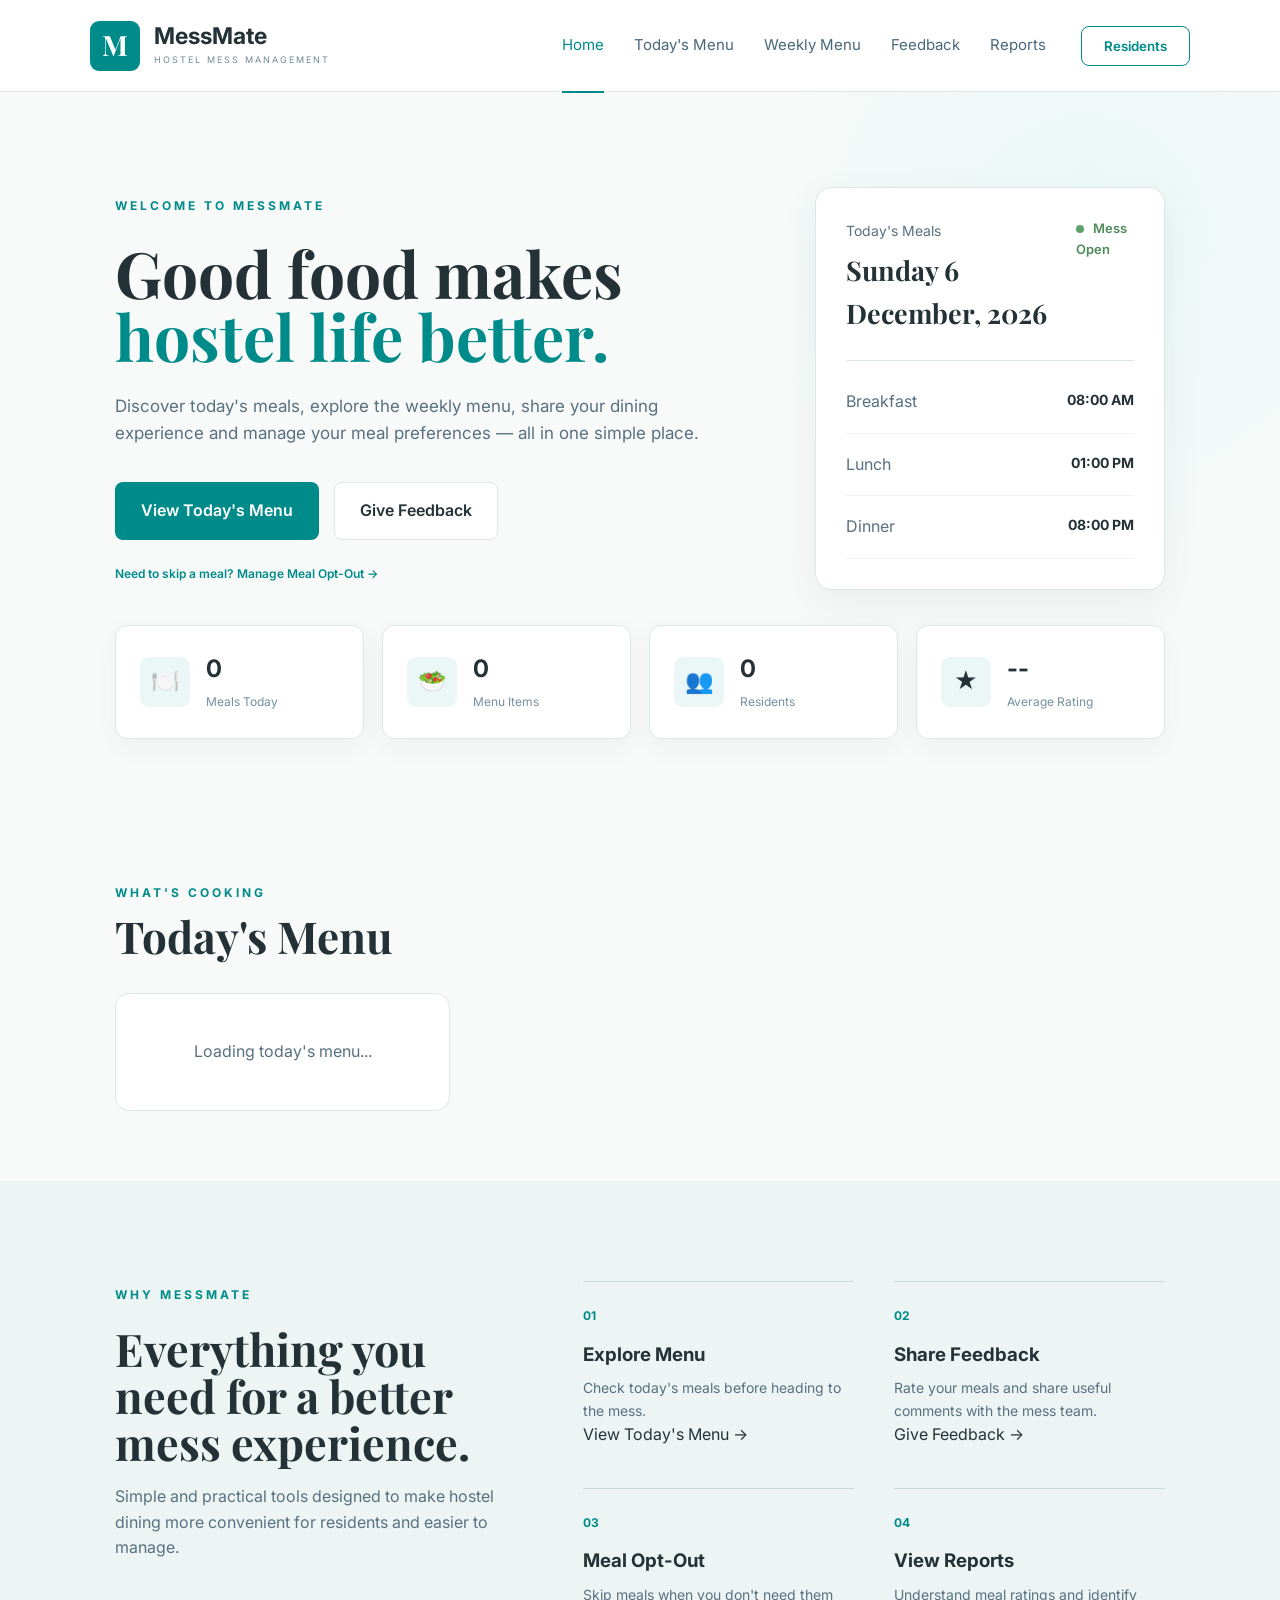
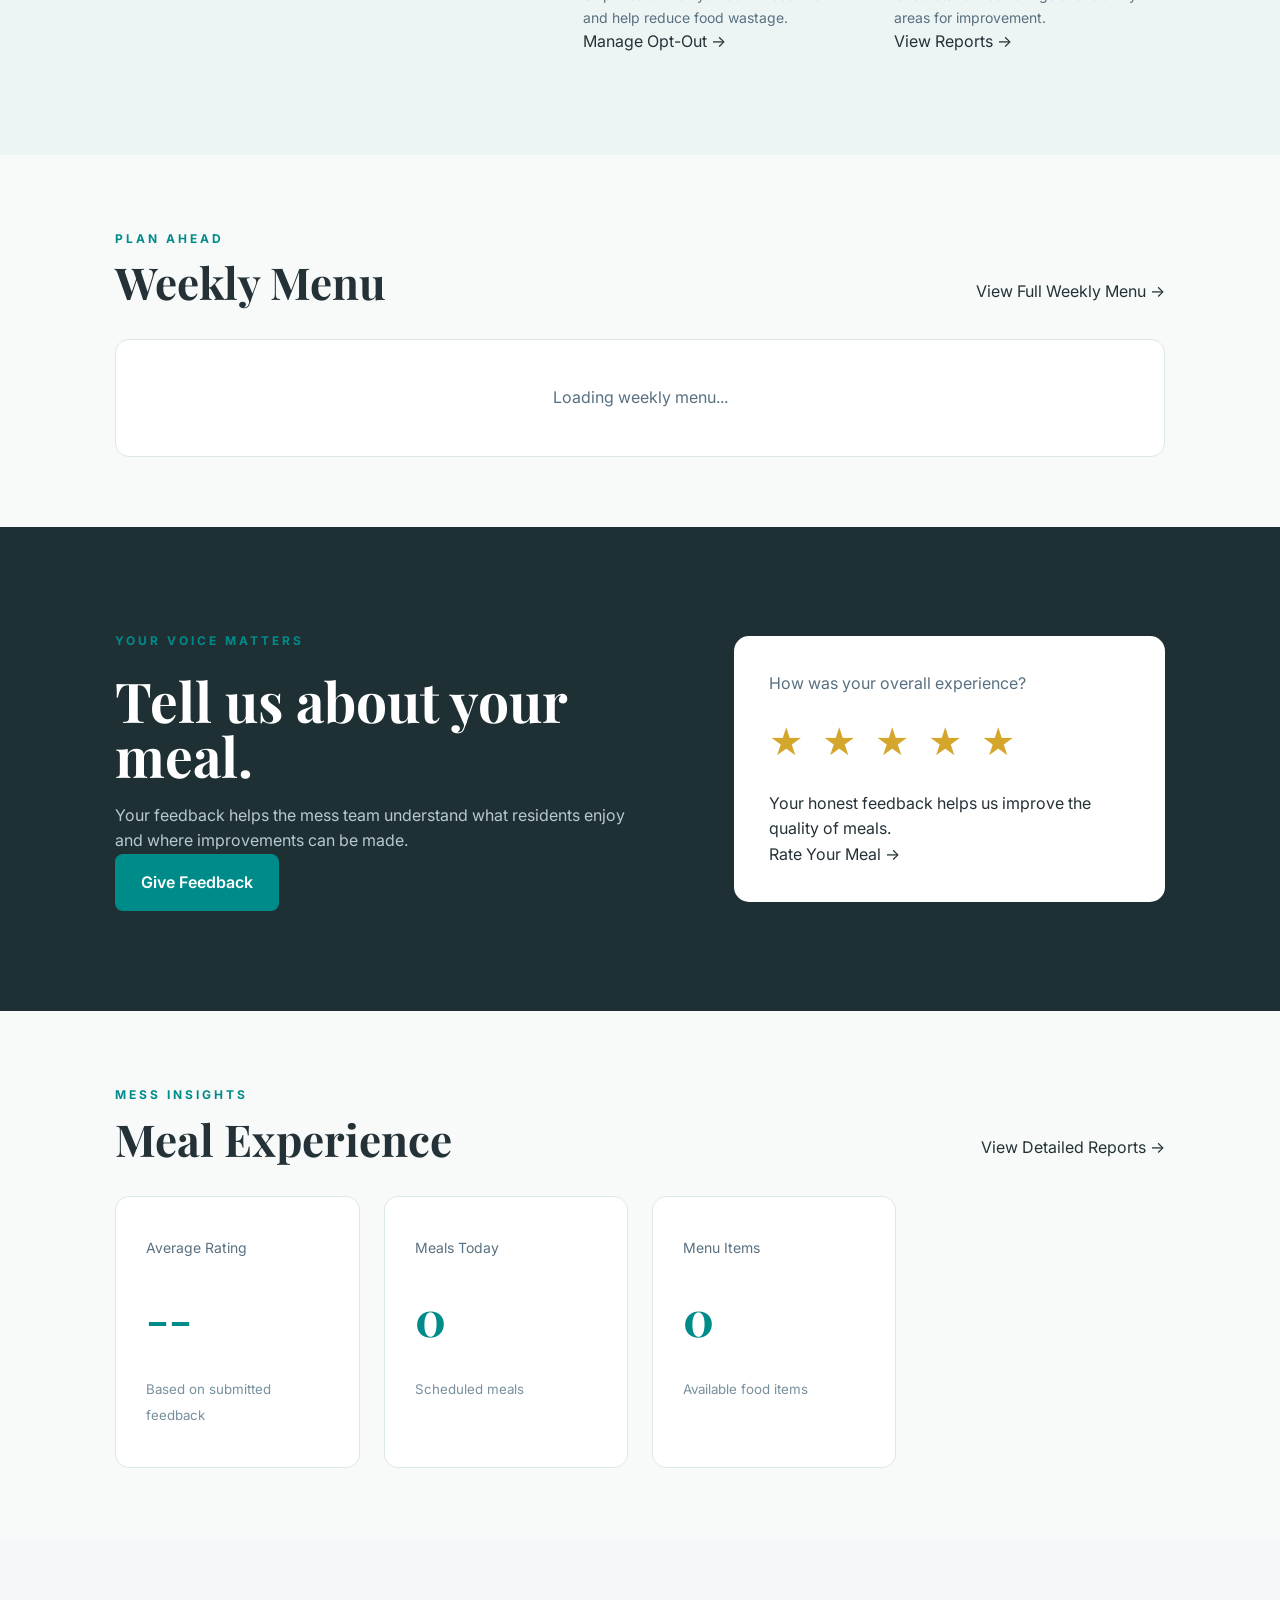
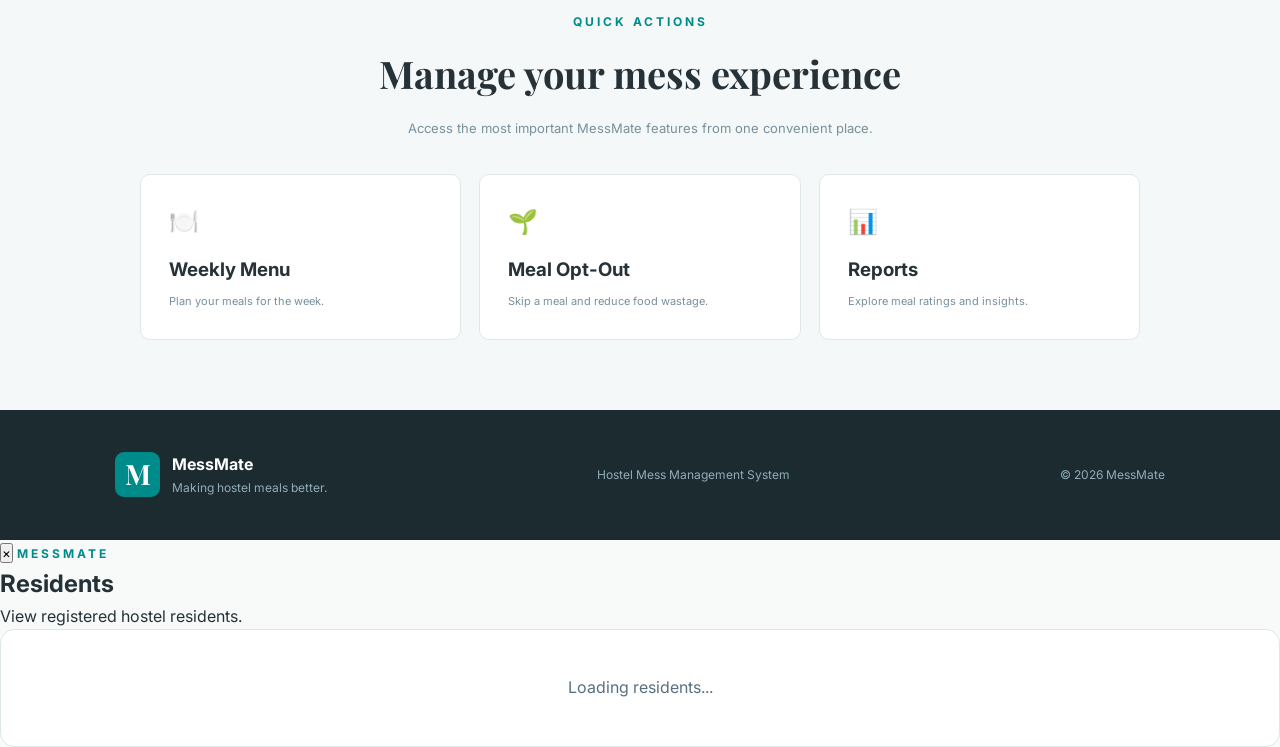
==== messmate/src/main/resources/static/index.html @ 9f2eb9ca "Dhevinth Project" ====
<!DOCTYPE html>
<html lang="en">

<head>

    <meta charset="UTF-8">

    <meta name="viewport"
          content="width=device-width, initial-scale=1.0">

    <title>MessMate | Hostel Mess Management</title>

    <link rel="preconnect"
          href="https://fonts.googleapis.com">

    <link rel="preconnect"
          href="https://fonts.gstatic.com"
          crossorigin>

    <link href="https://fonts.googleapis.com/css2?family=Inter:wght@400;500;600;700&family=Playfair+Display:wght@600;700&display=swap"
          rel="stylesheet">

    <link rel="stylesheet"
          href="css/style.css">

</head>


<body>


<!-- ================= NAVBAR ================= -->

<header class="navbar">

    <a href="index.html"
       class="logo">

        <div class="logo-box">
            M
        </div>

        <div>

            <h2>
                MessMate
            </h2>

            <span>
                HOSTEL MESS MANAGEMENT
            </span>

        </div>

    </a>


    <nav>

        <a href="index.html"
           class="active">
            Home
        </a>

        <a href="#today">
            Today's Menu
        </a>

        <a href="menu.html">
            Weekly Menu
        </a>

        <a href="feedback.html">
            Feedback
        </a>

        <a href="reports.html">
            Reports
        </a>

    </nav>


    <button class="resident-btn"
            onclick="openResidents()">

        Residents

    </button>

</header>



<!-- ================= HERO ================= -->

<section id="home"
         class="hero">


    <div class="hero-content">


        <span class="small-title">
            WELCOME TO MESSMATE
        </span>


        <h1>

            Good food makes

            <span>
                hostel life better.
            </span>

        </h1>


        <p>

            Discover today's meals, explore the weekly menu,
            share your dining experience and manage your meal
            preferences — all in one simple place.

        </p>


        <div class="hero-buttons">


            <a href="#today"
               class="button primary">

                View Today's Menu

            </a>


            <a href="feedback.html"
               class="button secondary">

                Give Feedback

            </a>


        </div>


        <div style="
            margin-top:20px;
        ">

            <a href="optout.html"
               style="
                   color:#008b8b;
                   font-size:12px;
                   font-weight:600;
                   text-decoration:none;
               ">

                Need to skip a meal?
                Manage Meal Opt-Out →

            </a>

        </div>


    </div>



    <!-- TODAY CARD -->

    <div class="today-card">


        <div class="today-header">


            <div>

                <span>
                    Today's Meals
                </span>

                <h3 id="currentDate">
                    Loading...
                </h3>

            </div>


            <div class="open-status">

                <i></i>

                Mess Open

            </div>


        </div>



        <div class="meal-time-row">


            <div>

                <span>
                    Breakfast
                </span>

                <strong>
                    08:00 AM
                </strong>

            </div>


            <div>

                <span>
                    Lunch
                </span>

                <strong>
                    01:00 PM
                </strong>

            </div>


            <div>

                <span>
                    Dinner
                </span>

                <strong>
                    08:00 PM
                </strong>

            </div>


        </div>


    </div>


</section>



<!-- ================= STATS ================= -->

<section class="stats-container">


    <div class="stat">

        <div class="stat-icon">
            🍽️
        </div>

        <div>

            <strong id="mealCount">
                0
            </strong>

            <span>
                Meals Today
            </span>

        </div>

    </div>



    <div class="stat">

        <div class="stat-icon">
            🥗
        </div>

        <div>

            <strong id="menuCount">
                0
            </strong>

            <span>
                Menu Items
            </span>

        </div>

    </div>



    <div class="stat">

        <div class="stat-icon">
            👥
        </div>

        <div>

            <strong id="residentCount">
                0
            </strong>

            <span>
                Residents
            </span>

        </div>

    </div>



    <div class="stat">

        <div class="stat-icon">
            ★
        </div>

        <div>

            <strong id="averageRating">
                --
            </strong>

            <span>
                Average Rating
            </span>

        </div>

    </div>


</section>



<!-- ================= TODAY'S MENU ================= -->

<section id="today"
         class="section">


    <div class="section-heading">


        <div>

            <span class="small-title">
                WHAT'S COOKING
            </span>

            <h2>
                Today's Menu
            </h2>

        </div>


        <span class="date-label"
              id="todayLabel">
        </span>


    </div>



    <div id="todayMenu"
         class="meal-grid">

        <div class="loading">
            Loading today's menu...
        </div>

    </div>


</section>



<!-- ================= FEATURES ================= -->

<section class="features">


    <div class="features-intro">


        <span class="small-title">
            WHY MESSMATE
        </span>


        <h2>

            Everything you need
            for a better mess experience.

        </h2>


        <p>

            Simple and practical tools designed to make
            hostel dining more convenient for residents
            and easier to manage.

        </p>


    </div>



    <div class="feature-grid">


        <!-- FEATURE 1 -->

        <div class="feature">

            <span>
                01
            </span>

            <h3>
                Explore Menu
            </h3>

            <p>

                Check today's meals before heading
                to the mess.

            </p>


            <a href="#today"
               class="feature-link">

                View Today's Menu →

            </a>

        </div>



        <!-- FEATURE 2 -->

        <div class="feature">

            <span>
                02
            </span>

            <h3>
                Share Feedback
            </h3>

            <p>

                Rate your meals and share useful comments
                with the mess team.

            </p>


            <a href="feedback.html"
               class="feature-link">

                Give Feedback →

            </a>

        </div>



        <!-- FEATURE 3 -->

        <div class="feature">

            <span>
                03
            </span>

            <h3>
                Meal Opt-Out
            </h3>

            <p>

                Skip meals when you don't need them and
                help reduce food wastage.

            </p>


            <a href="optout.html"
               class="feature-link">

                Manage Opt-Out →

            </a>

        </div>



        <!-- FEATURE 4 -->

        <div class="feature">

            <span>
                04
            </span>

            <h3>
                View Reports
            </h3>

            <p>

                Understand meal ratings and identify
                areas for improvement.

            </p>


            <a href="reports.html"
               class="feature-link">

                View Reports →

            </a>

        </div>


    </div>


</section>



<!-- ================= WEEKLY MENU ================= -->

<section id="weekly"
         class="section">


    <div class="section-heading">


        <div>

            <span class="small-title">
                PLAN AHEAD
            </span>

            <h2>
                Weekly Menu
            </h2>

        </div>


        <a href="menu.html"
           class="section-link">

            View Full Weekly Menu →

        </a>


    </div>



    <div id="weeklyMenu"
         class="weekly-container">

        <div class="loading">
            Loading weekly menu...
        </div>

    </div>


</section>



<!-- ================= FEEDBACK ================= -->

<section id="feedback"
         class="feedback-section">


    <div class="feedback-content">


        <span class="small-title">
            YOUR VOICE MATTERS
        </span>


        <h2>

            Tell us about
            your meal.

        </h2>


        <p>

            Your feedback helps the mess team understand
            what residents enjoy and where improvements
            can be made.

        </p>


        <a href="feedback.html"
           class="button primary">

            Give Feedback

        </a>


    </div>



    <div class="feedback-card">


        <span>
            How was your overall experience?
        </span>


        <div class="stars">
            ★ ★ ★ ★ ★
        </div>


        <p class="feedback-note">

            Your honest feedback helps us improve
            the quality of meals.

        </p>


        <a href="feedback.html"
           class="feedback-link">

            Rate Your Meal →

        </a>


    </div>


</section>



<!-- ================= REPORTS ================= -->

<section id="reports"
         class="section">


    <div class="section-heading">


        <div>

            <span class="small-title">
                MESS INSIGHTS
            </span>

            <h2>
                Meal Experience
            </h2>

        </div>


        <a href="reports.html"
           class="section-link">

            View Detailed Reports →

        </a>


    </div>



    <div class="report-grid">


        <div class="report-card">


            <span>
                Average Rating
            </span>


            <strong id="reportRating">
                --
            </strong>


            <small>
                Based on submitted feedback
            </small>


        </div>



        <div class="report-card">


            <span>
                Meals Today
            </span>


            <strong id="reportMeals">
                0
            </strong>


            <small>
                Scheduled meals
            </small>


        </div>



        <div class="report-card">


            <span>
                Menu Items
            </span>


            <strong id="reportItems">
                0
            </strong>


            <small>
                Available food items
            </small>


        </div>


    </div>


</section>



<!-- ================= QUICK ACTIONS ================= -->

<section style="
    padding:70px 9%;
    background:#f4f8f8;
">


    <div style="
        text-align:center;
        max-width:650px;
        margin:auto;
    ">


        <span class="small-title">
            QUICK ACTIONS
        </span>


        <h2 style="
            margin-top:10px;
            color:#263238;
            font-family:'Playfair Display',serif;
            font-size:38px;
        ">

            Manage your mess experience

        </h2>


        <p style="
            margin-top:12px;
            color:#78909c;
            font-size:13px;
            line-height:1.7;
        ">

            Access the most important MessMate features
            from one convenient place.

        </p>


    </div>



    <div style="
        max-width:1000px;
        margin:35px auto 0;
        display:grid;
        grid-template-columns:repeat(3,1fr);
        gap:18px;
    ">


        <a href="menu.html"
           style="
               text-decoration:none;
               background:white;
               border:1px solid #dfe8e8;
               padding:28px;
               border-radius:10px;
               transition:.2s;
           ">

            <span style="
                font-size:24px;
            ">
                🍽️
            </span>


            <h3 style="
                margin-top:14px;
                color:#263238;
            ">
                Weekly Menu
            </h3>


            <p style="
                margin-top:8px;
                color:#78909c;
                font-size:11px;
            ">
                Plan your meals for the week.
            </p>

        </a>



        <a href="optout.html"
           style="
               text-decoration:none;
               background:white;
               border:1px solid #dfe8e8;
               padding:28px;
               border-radius:10px;
           ">

            <span style="
                font-size:24px;
            ">
                🌱
            </span>


            <h3 style="
                margin-top:14px;
                color:#263238;
            ">
                Meal Opt-Out
            </h3>


            <p style="
                margin-top:8px;
                color:#78909c;
                font-size:11px;
            ">
                Skip a meal and reduce food wastage.
            </p>

        </a>



        <a href="reports.html"
           style="
               text-decoration:none;
               background:white;
               border:1px solid #dfe8e8;
               padding:28px;
               border-radius:10px;
           ">

            <span style="
                font-size:24px;
            ">
                📊
            </span>


            <h3 style="
                margin-top:14px;
                color:#263238;
            ">
                Reports
            </h3>


            <p style="
                margin-top:8px;
                color:#78909c;
                font-size:11px;
            ">
                Explore meal ratings and insights.
            </p>

        </a>


    </div>


</section>



<!-- ================= FOOTER ================= -->

<footer>


    <div class="footer-left">


        <div class="logo-box">
            M
        </div>


        <div>

            <strong>
                MessMate
            </strong>

            <span>
                Making hostel meals better.
            </span>

        </div>


    </div>



    <div class="footer-center">
        Hostel Mess Management System
    </div>



    <div class="footer-right">
        © 2026 MessMate
    </div>


</footer>



<!-- ================= RESIDENT MODAL ================= -->

<div id="residentModal"
     class="modal">


    <div class="modal-content">


        <button class="modal-close"
                onclick="closeResidents()">

            ×

        </button>


        <span class="small-title">
            MESSMATE
        </span>


        <h2>
            Residents
        </h2>


        <p>
            View registered hostel residents.
        </p>


        <div id="residentList">

            <div class="loading">
                Loading residents...
            </div>

        </div>


    </div>


</div>



<!-- ================= JAVASCRIPT ================= -->

<script src="js/app.js"></script>


</body>

</html>
---- messmate/src/main/resources/static/css/style.css ----
* {
    margin: 0;
    padding: 0;
    box-sizing: border-box;
}

:root {
    --teal: #008b8b;
    --teal-dark: #006f73;
    --teal-light: #eaf7f6;
    --cream: #f8faf9;
    --white: #ffffff;
    --dark: #243238;
    --text: #587080;
    --border: #dce7e7;
    --gold: #d4a72c;
    --danger: #c94b4b;
    --green: #59a36a;
}

html {
    scroll-behavior: smooth;
}

body {
    font-family: "Inter", sans-serif;
    background: var(--cream);
    color: var(--dark);
    line-height: 1.6;
}

a {
    text-decoration: none;
    color: inherit;
}

button,
input,
textarea,
select {
    font-family: inherit;
}

button {
    cursor: pointer;
}

.navbar {
    height: 92px;
    background: var(--white);
    border-bottom: 1px solid var(--border);
    display: flex;
    align-items: center;
    padding: 0 7%;
    gap: 35px;
    position: sticky;
    top: 0;
    z-index: 1000;
}

.logo {
    display: flex;
    align-items: center;
    gap: 14px;
    margin-right: auto;
}

.logo-box {
    width: 50px;
    height: 50px;
    border-radius: 9px;
    background: var(--teal);
    color: white;
    display: grid;
    place-items: center;
    font-family: "Playfair Display", serif;
    font-size: 28px;
    font-weight: 700;
}

.logo h2 {
    font-size: 23px;
    line-height: 1.1;
}

.logo span {
    display: block;
    color: #718896;
    font-size: 9px;
    letter-spacing: 2px;
    margin-top: 4px;
}

.navbar nav {
    display: flex;
    align-items: center;
    gap: 30px;
}

.navbar nav a {
    color: #486779;
    font-size: 15px;
    padding: 34px 0;
    border-bottom: 2px solid transparent;
}

.navbar nav a:hover,
.navbar nav a.active {
    color: var(--teal);
    border-bottom-color: var(--teal);
}

.resident-btn {
    border: 1px solid var(--teal);
    background: white;
    color: var(--teal);
    border-radius: 8px;
    padding: 11px 22px;
    font-weight: 600;
}

.resident-btn:hover {
    background: var(--teal);
    color: white;
}

.hero {
    min-height: 550px;
    padding: 95px 9% 70px;
    display: grid;
    grid-template-columns: 1.35fr .75fr;
    gap: 70px;
    align-items: center;
    background:
            radial-gradient(circle at 85% 25%, #eaf8f7 0, transparent 30%),
            var(--cream);
}

.small-title {
    color: var(--teal);
    font-size: 12px;
    letter-spacing: 3px;
    font-weight: 700;
}

.hero h1,
.page-header h1,
.section-heading h2,
.feedback-content h2 {
    font-family: "Playfair Display", serif;
}

.hero h1 {
    font-size: clamp(50px, 5vw, 78px);
    line-height: .98;
    margin: 25px 0;
    max-width: 800px;
}

.hero h1 span {
    color: var(--teal);
    display: block;
}

.hero p {
    max-width: 700px;
    color: var(--text);
    font-size: 17px;
}

.hero-buttons {
    display: flex;
    gap: 15px;
    margin-top: 35px;
}

.button {
    display: inline-flex;
    align-items: center;
    justify-content: center;
    border-radius: 8px;
    padding: 15px 25px;
    font-weight: 600;
    border: 1px solid transparent;
}

.button.primary {
    background: var(--teal);
    color: white;
}

.button.primary:hover {
    background: var(--teal-dark);
}

.button.secondary {
    background: white;
    color: var(--dark);
    border-color: var(--border);
}

.button.secondary:hover {
    border-color: var(--teal);
    color: var(--teal);
}

.today-card {
    background: white;
    border: 1px solid var(--border);
    border-radius: 16px;
    padding: 30px;
    box-shadow: 0 15px 40px rgba(30, 70, 70, .07);
}

.today-header {
    display: flex;
    justify-content: space-between;
    gap: 20px;
    padding-bottom: 25px;
    border-bottom: 1px solid var(--border);
}

.today-header span {
    color: var(--text);
    font-size: 14px;
}

.today-header h3 {
    font-family: "Playfair Display", serif;
    font-size: 27px;
    margin-top: 5px;
}

.open-status {
    color: #4d8b59;
    font-size: 13px;
    font-weight: 600;
}

.open-status i {
    width: 8px;
    height: 8px;
    display: inline-block;
    background: var(--green);
    border-radius: 50%;
    margin-right: 6px;
}

.meal-time-row {
    margin-top: 10px;
}

.meal-time-row > div {
    display: flex;
    justify-content: space-between;
    padding: 18px 0;
    border-bottom: 1px solid #edf1f1;
}

.meal-time-row span {
    color: var(--text);
}

.meal-time-row strong {
    font-size: 14px;
}

.stats-container {
    max-width: 82%;
    margin: -35px auto 70px;
    position: relative;
    z-index: 5;
    display: grid;
    grid-template-columns: repeat(4, 1fr);
    gap: 18px;
}

.stat {
    background: white;
    border: 1px solid var(--border);
    border-radius: 12px;
    padding: 24px;
    display: flex;
    align-items: center;
    gap: 16px;
    box-shadow: 0 8px 25px rgba(30, 70, 70, .05);
}

.stat-icon {
    width: 50px;
    height: 50px;
    border-radius: 9px;
    background: var(--teal-light);
    display: grid;
    place-items: center;
    font-size: 23px;
}

.stat strong {
    display: block;
    font-size: 24px;
}

.stat span {
    color: #75909f;
    font-size: 12px;
}

.section {
    max-width: 82%;
    margin: 0 auto;
    padding: 70px 0;
}

.section-heading {
    display: flex;
    justify-content: space-between;
    align-items: end;
    margin-bottom: 35px;
}

.section-heading h2 {
    font-size: 44px;
    line-height: 1;
    margin-top: 10px;
}

.date-label {
    color: var(--text);
}

.meal-grid {
    display: grid;
    grid-template-columns: repeat(3, 1fr);
    gap: 22px;
}

.meal-card {
    background: white;
    border: 1px solid var(--border);
    border-radius: 14px;
    padding: 28px;
    transition: .25s;
}

.meal-card:hover {
    transform: translateY(-4px);
    box-shadow: 0 12px 30px rgba(30, 70, 70, .08);
}

.meal-card h3 {
    font-family: "Playfair Display", serif;
    font-size: 26px;
    margin: 8px 0 20px;
}

.menu-list {
    display: flex;
    flex-wrap: wrap;
    gap: 8px;
}

.menu-tag {
    background: var(--teal-light);
    color: var(--teal-dark);
    padding: 7px 12px;
    border-radius: 20px;
    font-size: 12px;
}

.loading,
.empty-state {
    background: white;
    border: 1px solid var(--border);
    border-radius: 14px;
    padding: 45px;
    text-align: center;
    color: var(--text);
}

.features {
    padding: 100px 9%;
    background: #edf5f4;
    display: grid;
    grid-template-columns: .8fr 1.2fr;
    gap: 80px;
}

.features-intro h2 {
    font-family: "Playfair Display", serif;
    font-size: 45px;
    line-height: 1.05;
    margin: 18px 0;
}

.features-intro p {
    color: var(--text);
}

.feature-grid {
    display: grid;
    grid-template-columns: 1fr 1fr;
    gap: 40px;
}

.feature {
    border-top: 1px solid #c8d9d8;
    padding-top: 20px;
}

.feature > span {
    color: var(--teal);
    font-weight: 700;
    font-size: 12px;
}

.feature h3 {
    margin: 12px 0 8px;
}

.feature p {
    color: var(--text);
    font-size: 14px;
}

.weekly-container {
    display: grid;
    gap: 15px;
}

.week-day {
    background: white;
    border: 1px solid var(--border);
    border-radius: 12px;
    padding: 22px;
}

.feedback-section {
    padding: 100px 9%;
    background: #1f3035;
    color: white;
    display: grid;
    grid-template-columns: 1fr .8fr;
    gap: 80px;
    align-items: center;
}

.feedback-content h2 {
    font-size: 55px;
    line-height: 1;
    margin: 20px 0;
}

.feedback-content p {
    color: #b8c9ce;
    max-width: 600px;
}

.feedback-card {
    background: white;
    color: var(--dark);
    border-radius: 15px;
    padding: 35px;
}

.feedback-card > span {
    color: var(--text);
}

.stars {
    color: var(--gold);
    font-size: 34px;
    letter-spacing: 5px;
    margin: 20px 0;
}

.report-grid {
    display: grid;
    grid-template-columns: repeat(4, 1fr);
    gap: 24px;
}

.report-card {
    background: white;
    border: 1px solid var(--border);
    border-radius: 14px;
    padding: 40px 30px;
}

.report-card span {
    display: block;
    color: var(--text);
    font-size: 14px;
}

.report-card strong {
    display: block;
    color: var(--teal);
    font-family: "Playfair Display", serif;
    font-size: 48px;
    margin: 20px 0;
}

.report-card small {
    color: #78909d;
}

.page-header {
    max-width: 82%;
    margin: auto;
    padding: 75px 0 30px;
}

.page-header h1 {
    font-size: 55px;
    margin: 12px 0;
}

.page-header p {
    color: var(--text);
    max-width: 650px;
}

.rating-display {
    background: white;
    border: 1px solid var(--border);
    border-radius: 14px;
    padding: 40px;
    display: flex;
    align-items: center;
    gap: 50px;
}

.big-rating {
    display: flex;
    align-items: baseline;
}

.big-rating strong {
    color: var(--teal);
    font-family: "Playfair Display", serif;
    font-size: 75px;
}

.big-rating span {
    color: var(--text);
    font-size: 18px;
}

.rating-stars {
    color: var(--gold);
    font-size: 30px;
    letter-spacing: 5px;
}

.low-rated-container {
    display: grid;
    gap: 15px;
}

.low-rated-card {
    background: white;
    border: 1px solid var(--border);
    border-radius: 14px;
    padding: 25px 30px;
    display: flex;
    justify-content: space-between;
    align-items: center;
}

.low-rated-info h3 {
    font-family: "Playfair Display", serif;
    font-size: 25px;
    margin: 5px 0 12px;
}

.low-rated-info .menu-items {
    display: flex;
    flex-wrap: wrap;
    gap: 7px;
}

.low-rating {
    min-width: 120px;
    text-align: right;
}

.low-rating strong {
    color: var(--danger);
    font-family: "Playfair Display", serif;
    font-size: 35px;
}

.low-rating span {
    color: var(--gold);
}

.low-rating small {
    display: block;
    color: var(--text);
    font-size: 11px;
}

.empty-icon {
    font-size: 35px;
    margin-bottom: 10px;
}

footer {
    background: #1c2b30;
    color: white;
    min-height: 130px;
    padding: 35px 9%;
    display: flex;
    align-items: center;
    justify-content: space-between;
}

.footer-left {
    display: flex;
    align-items: center;
    gap: 12px;
}

.footer-left .logo-box {
    width: 45px;
    height: 45px;
}

.footer-left strong,
.footer-left span {
    display: block;
}

.footer-left span,
.footer-center,
.footer-right {
    color: #91adb7;
    font-size: 12px;
}

@media (max-width: 1000px) {

    .navbar {
        padding: 0 4%;
    }

    .navbar nav {
        gap: 15px;
    }

    .hero,
    .features,
    .feedback-section {
        grid-template-columns: 1fr;
    }

    .stats-container,
    .report-grid {
        grid-template-columns: repeat(2, 1fr);
    }

    .meal-grid {
        grid-template-columns: 1fr 1fr;
    }

}

@media (max-width: 700px) {

    .navbar {
        height: auto;
        padding: 15px 5%;
        flex-wrap: wrap;
    }

    .navbar nav {
        order: 3;
        width: 100%;
        overflow-x: auto;
    }

    .navbar nav a {
        padding: 12px 0;
        white-space: nowrap;
    }

    .hero {
        padding: 60px 7%;
    }

    .hero h1 {
        font-size: 48px;
    }

    .section,
    .page-header {
        max-width: 88%;
    }

    .stats-container {
        max-width: 88%;
        grid-template-columns: 1fr;
        margin-top: 20px;
    }

    .meal-grid,
    .feature-grid,
    .report-grid {
        grid-template-columns: 1fr;
    }

    .section-heading {
        align-items: start;
        flex-direction: column;
        gap: 15px;
    }

    .section-heading h2 {
        font-size: 38px;
    }

    .feedback-content h2,
    .page-header h1 {
        font-size: 45px;
    }

    .rating-display {
        flex-direction: column;
        align-items: flex-start;
        gap: 20px;
    }

    .low-rated-card {
        flex-direction: column;
        align-items: flex-start;
        gap: 20px;
    }

    .low-rating {
        text-align: left;
    }

    footer {
        flex-direction: column;
        gap: 20px;
        text-align: center;
    }
}
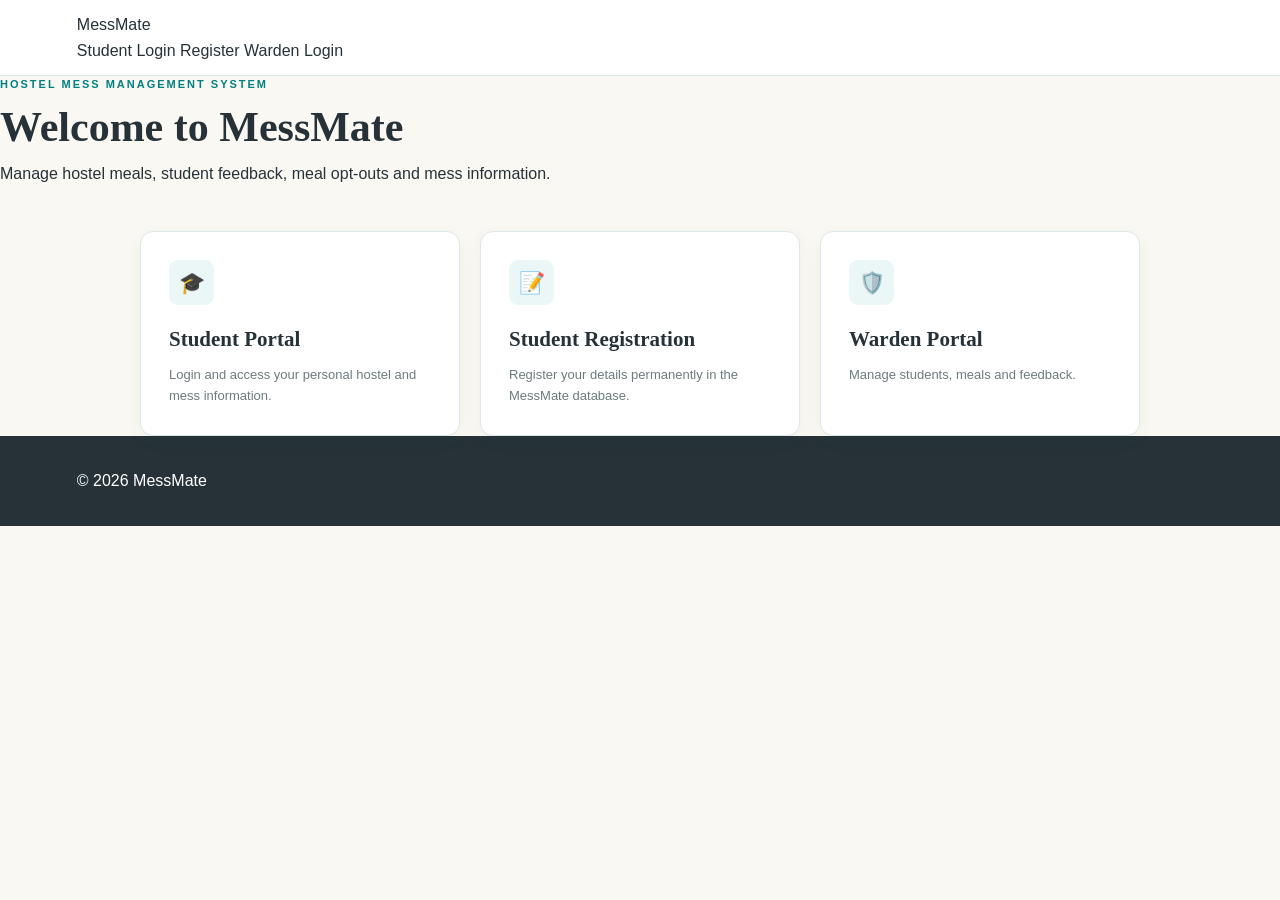
==== commit ecd62643: "Project" ====
--- a/messmate/src/main/resources/static/index.html
+++ b/messmate/src/main/resources/static/index.html
@@ -8,1070 +8,139 @@
     <meta name="viewport"
           content="width=device-width, initial-scale=1.0">
 
-    <title>MessMate | Hostel Mess Management</title>
-
-    <link rel="preconnect"
-          href="https://fonts.googleapis.com">
-
-    <link rel="preconnect"
-          href="https://fonts.gstatic.com"
-          crossorigin>
-
-    <link href="https://fonts.googleapis.com/css2?family=Inter:wght@400;500;600;700&family=Playfair+Display:wght@600;700&display=swap"
-          rel="stylesheet">
+    <title>MessMate</title>
 
     <link rel="stylesheet"
           href="css/style.css">
 
 </head>
 
-
 <body>
 
+<nav class="navbar">
 
-<!-- ================= NAVBAR ================= -->
-
-<header class="navbar">
-
-    <a href="index.html"
-       class="logo">
-
-        <div class="logo-box">
-            M
-        </div>
-
-        <div>
-
-            <h2>
-                MessMate
-            </h2>
-
-            <span>
-                HOSTEL MESS MANAGEMENT
-            </span>
-
-        </div>
-
-    </a>
-
-
-    <nav>
+    <div class="nav-container">
 
         <a href="index.html"
-           class="active">
-            Home
+           class="brand">
+            MessMate
         </a>
 
-        <a href="#today">
-            Today's Menu
-        </a>
+        <div class="nav-links">
 
-        <a href="menu.html">
-            Weekly Menu
-        </a>
-
-        <a href="feedback.html">
-            Feedback
-        </a>
-
-        <a href="reports.html">
-            Reports
-        </a>
-
-    </nav>
-
-
-    <button class="resident-btn"
-            onclick="openResidents()">
-
-        Residents
-
-    </button>
-
-</header>
-
-
-
-<!-- ================= HERO ================= -->
-
-<section id="home"
-         class="hero">
-
-
-    <div class="hero-content">
-
-
-        <span class="small-title">
-            WELCOME TO MESSMATE
-        </span>
-
-
-        <h1>
-
-            Good food makes
-
-            <span>
-                hostel life better.
-            </span>
-
-        </h1>
-
-
-        <p>
-
-            Discover today's meals, explore the weekly menu,
-            share your dining experience and manage your meal
-            preferences — all in one simple place.
-
-        </p>
-
-
-        <div class="hero-buttons">
-
-
-            <a href="#today"
-               class="button primary">
-
-                View Today's Menu
-
+            <a href="student-login.html">
+                Student Login
             </a>
 
-
-            <a href="feedback.html"
-               class="button secondary">
-
-                Give Feedback
-
+            <a href="student-register.html">
+                Register
             </a>
 
-
-        </div>
-
-
-        <div style="
-            margin-top:20px;
-        ">
-
-            <a href="optout.html"
-               style="
-                   color:#008b8b;
-                   font-size:12px;
-                   font-weight:600;
-                   text-decoration:none;
-               ">
-
-                Need to skip a meal?
-                Manage Meal Opt-Out →
-
+            <a href="admin-login.html">
+                Warden Login
             </a>
-
-        </div>
-
-
-    </div>
-
-
-
-    <!-- TODAY CARD -->
-
-    <div class="today-card">
-
-
-        <div class="today-header">
-
-
-            <div>
-
-                <span>
-                    Today's Meals
-                </span>
-
-                <h3 id="currentDate">
-                    Loading...
-                </h3>
-
-            </div>
-
-
-            <div class="open-status">
-
-                <i></i>
-
-                Mess Open
-
-            </div>
-
-
-        </div>
-
-
-
-        <div class="meal-time-row">
-
-
-            <div>
-
-                <span>
-                    Breakfast
-                </span>
-
-                <strong>
-                    08:00 AM
-                </strong>
-
-            </div>
-
-
-            <div>
-
-                <span>
-                    Lunch
-                </span>
-
-                <strong>
-                    01:00 PM
-                </strong>
-
-            </div>
-
-
-            <div>
-
-                <span>
-                    Dinner
-                </span>
-
-                <strong>
-                    08:00 PM
-                </strong>
-
-            </div>
-
-
-        </div>
-
-
-    </div>
-
-
-</section>
-
-
-
-<!-- ================= STATS ================= -->
-
-<section class="stats-container">
-
-
-    <div class="stat">
-
-        <div class="stat-icon">
-            🍽️
-        </div>
-
-        <div>
-
-            <strong id="mealCount">
-                0
-            </strong>
-
-            <span>
-                Meals Today
-            </span>
 
         </div>
 
     </div>
 
+</nav>
 
 
-    <div class="stat">
+<main>
 
-        <div class="stat-icon">
-            🥗
-        </div>
+    <section class="dashboard-header">
 
         <div>
 
-            <strong id="menuCount">
-                0
-            </strong>
+            <p class="small-title">
+                HOSTEL MESS MANAGEMENT SYSTEM
+            </p>
 
-            <span>
-                Menu Items
-            </span>
+            <h1>
+                Welcome to MessMate
+            </h1>
+
+            <p>
+                Manage hostel meals, student feedback,
+                meal opt-outs and mess information.
+            </p>
 
         </div>
 
-    </div>
+    </section>
 
 
+    <section class="feature-grid">
 
-    <div class="stat">
+        <a href="student-login.html"
+           class="feature-card">
 
-        <div class="stat-icon">
-            👥
-        </div>
-
-        <div>
-
-            <strong id="residentCount">
-                0
-            </strong>
-
-            <span>
-                Residents
-            </span>
-
-        </div>
-
-    </div>
-
-
-
-    <div class="stat">
-
-        <div class="stat-icon">
-            ★
-        </div>
-
-        <div>
-
-            <strong id="averageRating">
-                --
-            </strong>
-
-            <span>
-                Average Rating
-            </span>
-
-        </div>
-
-    </div>
-
-
-</section>
-
-
-
-<!-- ================= TODAY'S MENU ================= -->
-
-<section id="today"
-         class="section">
-
-
-    <div class="section-heading">
-
-
-        <div>
-
-            <span class="small-title">
-                WHAT'S COOKING
-            </span>
-
-            <h2>
-                Today's Menu
-            </h2>
-
-        </div>
-
-
-        <span class="date-label"
-              id="todayLabel">
-        </span>
-
-
-    </div>
-
-
-
-    <div id="todayMenu"
-         class="meal-grid">
-
-        <div class="loading">
-            Loading today's menu...
-        </div>
-
-    </div>
-
-
-</section>
-
-
-
-<!-- ================= FEATURES ================= -->
-
-<section class="features">
-
-
-    <div class="features-intro">
-
-
-        <span class="small-title">
-            WHY MESSMATE
-        </span>
-
-
-        <h2>
-
-            Everything you need
-            for a better mess experience.
-
-        </h2>
-
-
-        <p>
-
-            Simple and practical tools designed to make
-            hostel dining more convenient for residents
-            and easier to manage.
-
-        </p>
-
-
-    </div>
-
-
-
-    <div class="feature-grid">
-
-
-        <!-- FEATURE 1 -->
-
-        <div class="feature">
-
-            <span>
-                01
-            </span>
+            <div class="feature-icon">
+                🎓
+            </div>
 
             <h3>
-                Explore Menu
+                Student Portal
             </h3>
 
             <p>
-
-                Check today's meals before heading
-                to the mess.
-
-            </p>
-
-
-            <a href="#today"
-               class="feature-link">
-
-                View Today's Menu →
-
-            </a>
-
-        </div>
-
-
-
-        <!-- FEATURE 2 -->
-
-        <div class="feature">
-
-            <span>
-                02
-            </span>
-
-            <h3>
-                Share Feedback
-            </h3>
-
-            <p>
-
-                Rate your meals and share useful comments
-                with the mess team.
-
-            </p>
-
-
-            <a href="feedback.html"
-               class="feature-link">
-
-                Give Feedback →
-
-            </a>
-
-        </div>
-
-
-
-        <!-- FEATURE 3 -->
-
-        <div class="feature">
-
-            <span>
-                03
-            </span>
-
-            <h3>
-                Meal Opt-Out
-            </h3>
-
-            <p>
-
-                Skip meals when you don't need them and
-                help reduce food wastage.
-
-            </p>
-
-
-            <a href="optout.html"
-               class="feature-link">
-
-                Manage Opt-Out →
-
-            </a>
-
-        </div>
-
-
-
-        <!-- FEATURE 4 -->
-
-        <div class="feature">
-
-            <span>
-                04
-            </span>
-
-            <h3>
-                View Reports
-            </h3>
-
-            <p>
-
-                Understand meal ratings and identify
-                areas for improvement.
-
-            </p>
-
-
-            <a href="reports.html"
-               class="feature-link">
-
-                View Reports →
-
-            </a>
-
-        </div>
-
-
-    </div>
-
-
-</section>
-
-
-
-<!-- ================= WEEKLY MENU ================= -->
-
-<section id="weekly"
-         class="section">
-
-
-    <div class="section-heading">
-
-
-        <div>
-
-            <span class="small-title">
-                PLAN AHEAD
-            </span>
-
-            <h2>
-                Weekly Menu
-            </h2>
-
-        </div>
-
-
-        <a href="menu.html"
-           class="section-link">
-
-            View Full Weekly Menu →
-
-        </a>
-
-
-    </div>
-
-
-
-    <div id="weeklyMenu"
-         class="weekly-container">
-
-        <div class="loading">
-            Loading weekly menu...
-        </div>
-
-    </div>
-
-
-</section>
-
-
-
-<!-- ================= FEEDBACK ================= -->
-
-<section id="feedback"
-         class="feedback-section">
-
-
-    <div class="feedback-content">
-
-
-        <span class="small-title">
-            YOUR VOICE MATTERS
-        </span>
-
-
-        <h2>
-
-            Tell us about
-            your meal.
-
-        </h2>
-
-
-        <p>
-
-            Your feedback helps the mess team understand
-            what residents enjoy and where improvements
-            can be made.
-
-        </p>
-
-
-        <a href="feedback.html"
-           class="button primary">
-
-            Give Feedback
-
-        </a>
-
-
-    </div>
-
-
-
-    <div class="feedback-card">
-
-
-        <span>
-            How was your overall experience?
-        </span>
-
-
-        <div class="stars">
-            ★ ★ ★ ★ ★
-        </div>
-
-
-        <p class="feedback-note">
-
-            Your honest feedback helps us improve
-            the quality of meals.
-
-        </p>
-
-
-        <a href="feedback.html"
-           class="feedback-link">
-
-            Rate Your Meal →
-
-        </a>
-
-
-    </div>
-
-
-</section>
-
-
-
-<!-- ================= REPORTS ================= -->
-
-<section id="reports"
-         class="section">
-
-
-    <div class="section-heading">
-
-
-        <div>
-
-            <span class="small-title">
-                MESS INSIGHTS
-            </span>
-
-            <h2>
-                Meal Experience
-            </h2>
-
-        </div>
-
-
-        <a href="reports.html"
-           class="section-link">
-
-            View Detailed Reports →
-
-        </a>
-
-
-    </div>
-
-
-
-    <div class="report-grid">
-
-
-        <div class="report-card">
-
-
-            <span>
-                Average Rating
-            </span>
-
-
-            <strong id="reportRating">
-                --
-            </strong>
-
-
-            <small>
-                Based on submitted feedback
-            </small>
-
-
-        </div>
-
-
-
-        <div class="report-card">
-
-
-            <span>
-                Meals Today
-            </span>
-
-
-            <strong id="reportMeals">
-                0
-            </strong>
-
-
-            <small>
-                Scheduled meals
-            </small>
-
-
-        </div>
-
-
-
-        <div class="report-card">
-
-
-            <span>
-                Menu Items
-            </span>
-
-
-            <strong id="reportItems">
-                0
-            </strong>
-
-
-            <small>
-                Available food items
-            </small>
-
-
-        </div>
-
-
-    </div>
-
-
-</section>
-
-
-
-<!-- ================= QUICK ACTIONS ================= -->
-
-<section style="
-    padding:70px 9%;
-    background:#f4f8f8;
-">
-
-
-    <div style="
-        text-align:center;
-        max-width:650px;
-        margin:auto;
-    ">
-
-
-        <span class="small-title">
-            QUICK ACTIONS
-        </span>
-
-
-        <h2 style="
-            margin-top:10px;
-            color:#263238;
-            font-family:'Playfair Display',serif;
-            font-size:38px;
-        ">
-
-            Manage your mess experience
-
-        </h2>
-
-
-        <p style="
-            margin-top:12px;
-            color:#78909c;
-            font-size:13px;
-            line-height:1.7;
-        ">
-
-            Access the most important MessMate features
-            from one convenient place.
-
-        </p>
-
-
-    </div>
-
-
-
-    <div style="
-        max-width:1000px;
-        margin:35px auto 0;
-        display:grid;
-        grid-template-columns:repeat(3,1fr);
-        gap:18px;
-    ">
-
-
-        <a href="menu.html"
-           style="
-               text-decoration:none;
-               background:white;
-               border:1px solid #dfe8e8;
-               padding:28px;
-               border-radius:10px;
-               transition:.2s;
-           ">
-
-            <span style="
-                font-size:24px;
-            ">
-                🍽️
-            </span>
-
-
-            <h3 style="
-                margin-top:14px;
-                color:#263238;
-            ">
-                Weekly Menu
-            </h3>
-
-
-            <p style="
-                margin-top:8px;
-                color:#78909c;
-                font-size:11px;
-            ">
-                Plan your meals for the week.
+                Login and access your personal
+                hostel and mess information.
             </p>
 
         </a>
 
 
+        <a href="student-register.html"
+           class="feature-card">
 
-        <a href="optout.html"
-           style="
-               text-decoration:none;
-               background:white;
-               border:1px solid #dfe8e8;
-               padding:28px;
-               border-radius:10px;
-           ">
+            <div class="feature-icon">
+                📝
+            </div>
 
-            <span style="
-                font-size:24px;
-            ">
-                🌱
-            </span>
-
-
-            <h3 style="
-                margin-top:14px;
-                color:#263238;
-            ">
-                Meal Opt-Out
+            <h3>
+                Student Registration
             </h3>
 
-
-            <p style="
-                margin-top:8px;
-                color:#78909c;
-                font-size:11px;
-            ">
-                Skip a meal and reduce food wastage.
+            <p>
+                Register your details permanently
+                in the MessMate database.
             </p>
 
         </a>
 
 
+        <a href="admin-login.html"
+           class="feature-card">
 
-        <a href="reports.html"
-           style="
-               text-decoration:none;
-               background:white;
-               border:1px solid #dfe8e8;
-               padding:28px;
-               border-radius:10px;
-           ">
+            <div class="feature-icon">
+                🛡️
+            </div>
 
-            <span style="
-                font-size:24px;
-            ">
-                📊
-            </span>
-
-
-            <h3 style="
-                margin-top:14px;
-                color:#263238;
-            ">
-                Reports
+            <h3>
+                Warden Portal
             </h3>
 
-
-            <p style="
-                margin-top:8px;
-                color:#78909c;
-                font-size:11px;
-            ">
-                Explore meal ratings and insights.
+            <p>
+                Manage students, meals and
+                feedback.
             </p>
 
         </a>
 
+    </section>
 
-    </div>
+</main>
 
-
-</section>
-
-
-
-<!-- ================= FOOTER ================= -->
 
 <footer>
 
-
-    <div class="footer-left">
-
-
-        <div class="logo-box">
-            M
-        </div>
-
-
-        <div>
-
-            <strong>
-                MessMate
-            </strong>
-
-            <span>
-                Making hostel meals better.
-            </span>
-
-        </div>
-
-
-    </div>
-
-
-
-    <div class="footer-center">
-        Hostel Mess Management System
-    </div>
-
-
-
-    <div class="footer-right">
+    <p>
         © 2026 MessMate
-    </div>
-
+    </p>
 
 </footer>
-
-
-
-<!-- ================= RESIDENT MODAL ================= -->
-
-<div id="residentModal"
-     class="modal">
-
-
-    <div class="modal-content">
-
-
-        <button class="modal-close"
-                onclick="closeResidents()">
-
-            ×
-
-        </button>
-
-
-        <span class="small-title">
-            MESSMATE
-        </span>
-
-
-        <h2>
-            Residents
-        </h2>
-
-
-        <p>
-            View registered hostel residents.
-        </p>
-
-
-        <div id="residentList">
-
-            <div class="loading">
-                Loading residents...
-            </div>
-
-        </div>
-
-
-    </div>
-
-
-</div>
-
-
-
-<!-- ================= JAVASCRIPT ================= -->
-
-<script src="js/app.js"></script>
-
 
 </body>
 
--- a/messmate/src/main/resources/static/css/style.css
+++ b/messmate/src/main/resources/static/css/style.css
@@ -1,31 +1,29 @@
+:root {
+    --teal: #008080;
+    --teal-dark: #006f73;
+    --teal-light: #eaf7f6;
+    --cream: #faf8f2;
+    --white: #ffffff;
+    --gray: #f3f5f5;
+    --border: #dce7e7;
+    --charcoal: #263238;
+    --muted: #6d7b7d;
+    --gold: #b89b5e;
+    --danger: #c94b4b;
+    --success: #247a58;
+    --shadow: 0 10px 30px rgba(0, 80, 80, 0.08);
+}
+
 * {
+    box-sizing: border-box;
     margin: 0;
     padding: 0;
-    box-sizing: border-box;
-}
-
-:root {
-    --teal: #008b8b;
-    --teal-dark: #006f73;
-    --teal-light: #eaf7f6;
-    --cream: #f8faf9;
-    --white: #ffffff;
-    --dark: #243238;
-    --text: #587080;
-    --border: #dce7e7;
-    --gold: #d4a72c;
-    --danger: #c94b4b;
-    --green: #59a36a;
-}
-
-html {
-    scroll-behavior: smooth;
 }
 
 body {
     font-family: "Inter", sans-serif;
+    color: var(--charcoal);
     background: var(--cream);
-    color: var(--dark);
     line-height: 1.6;
 }
 
@@ -36,8 +34,8 @@
 
 button,
 input,
-textarea,
-select {
+select,
+textarea {
     font-family: inherit;
 }
 
@@ -45,143 +43,146 @@
     cursor: pointer;
 }
 
+
+/* =========================
+   NAVBAR
+========================= */
+
 .navbar {
-    height: 92px;
+    height: 76px;
+    padding: 0 6%;
     background: var(--white);
     border-bottom: 1px solid var(--border);
-    display: flex;
-    align-items: center;
-    padding: 0 7%;
-    gap: 35px;
+
+    display: flex;
+    align-items: center;
+    justify-content: space-between;
+
     position: sticky;
     top: 0;
-    z-index: 1000;
+    z-index: 100;
 }
 
 .logo {
     display: flex;
     align-items: center;
-    gap: 14px;
-    margin-right: auto;
+    gap: 12px;
 }
 
 .logo-box {
-    width: 50px;
-    height: 50px;
-    border-radius: 9px;
+    width: 42px;
+    height: 42px;
+
+    display: flex;
+    align-items: center;
+    justify-content: center;
+
     background: var(--teal);
     color: white;
-    display: grid;
-    place-items: center;
+
+    border-radius: 9px;
+
     font-family: "Playfair Display", serif;
-    font-size: 28px;
+    font-size: 22px;
     font-weight: 700;
 }
 
 .logo h2 {
-    font-size: 23px;
+    font-family: "Playfair Display", serif;
+    font-size: 22px;
     line-height: 1.1;
 }
 
 .logo span {
     display: block;
-    color: #718896;
+    margin-top: 3px;
+
+    color: var(--muted);
     font-size: 9px;
-    letter-spacing: 2px;
-    margin-top: 4px;
+    letter-spacing: 1.2px;
+    font-weight: 600;
 }
 
 .navbar nav {
     display: flex;
     align-items: center;
-    gap: 30px;
+    gap: 28px;
 }
 
 .navbar nav a {
-    color: #486779;
-    font-size: 15px;
-    padding: 34px 0;
-    border-bottom: 2px solid transparent;
+    color: #526063;
+    font-size: 14px;
+    font-weight: 500;
+    transition: 0.2s;
 }
 
 .navbar nav a:hover,
 .navbar nav a.active {
     color: var(--teal);
-    border-bottom-color: var(--teal);
 }
 
 .resident-btn {
-    border: 1px solid var(--teal);
-    background: white;
-    color: var(--teal);
-    border-radius: 8px;
-    padding: 11px 22px;
-    font-weight: 600;
-}
-
-.resident-btn:hover {
+    border: 0;
     background: var(--teal);
     color: white;
-}
-
-.hero {
-    min-height: 550px;
-    padding: 95px 9% 70px;
-    display: grid;
-    grid-template-columns: 1.35fr .75fr;
-    gap: 70px;
-    align-items: center;
-    background:
-            radial-gradient(circle at 85% 25%, #eaf8f7 0, transparent 30%),
-            var(--cream);
+
+    padding: 11px 19px;
+    border-radius: 7px;
+
+    font-size: 13px;
+    font-weight: 600;
+}
+
+.resident-btn:hover {
+    background: var(--teal-dark);
+}
+
+
+/* =========================
+   GENERAL
+========================= */
+
+h1,
+h2,
+h3 {
+    font-family: "Playfair Display", serif;
+}
+
+.section {
+    padding: 70px 6%;
+}
+
+.page-header {
+    text-align: center;
+    padding: 75px 20px 55px;
+    background: var(--white);
+    border-bottom: 1px solid var(--border);
+}
+
+.page-header h1 {
+    margin-top: 8px;
+    font-size: 42px;
+}
+
+.page-header p {
+    max-width: 650px;
+    margin: 12px auto 0;
+    color: var(--muted);
 }
 
 .small-title {
     color: var(--teal);
-    font-size: 12px;
-    letter-spacing: 3px;
+    font-size: 11px;
+    letter-spacing: 2px;
     font-weight: 700;
 }
 
-.hero h1,
-.page-header h1,
-.section-heading h2,
-.feedback-content h2 {
-    font-family: "Playfair Display", serif;
-}
-
-.hero h1 {
-    font-size: clamp(50px, 5vw, 78px);
-    line-height: .98;
-    margin: 25px 0;
-    max-width: 800px;
-}
-
-.hero h1 span {
-    color: var(--teal);
-    display: block;
-}
-
-.hero p {
-    max-width: 700px;
-    color: var(--text);
-    font-size: 17px;
-}
-
-.hero-buttons {
-    display: flex;
-    gap: 15px;
-    margin-top: 35px;
-}
-
 .button {
-    display: inline-flex;
-    align-items: center;
-    justify-content: center;
+    border: 0;
     border-radius: 8px;
-    padding: 15px 25px;
+    padding: 12px 20px;
     font-weight: 600;
-    border: 1px solid transparent;
+    display: inline-block;
 }
 
 .button.primary {
@@ -193,557 +194,473 @@
     background: var(--teal-dark);
 }
 
-.button.secondary {
-    background: white;
-    color: var(--dark);
-    border-color: var(--border);
-}
-
-.button.secondary:hover {
-    border-color: var(--teal);
-    color: var(--teal);
-}
-
-.today-card {
-    background: white;
+
+/* =========================
+   AUTH PAGES
+========================= */
+
+.auth-page {
+    min-height: calc(100vh - 76px);
+    padding: 65px 20px;
+
+    display: flex;
+    justify-content: center;
+    align-items: flex-start;
+
+    background:
+            radial-gradient(
+                    circle at top right,
+                    rgba(0, 128, 128, 0.08),
+                    transparent 35%
+            ),
+            var(--cream);
+}
+
+.auth-card {
+    width: 100%;
+    max-width: 470px;
+
+    background: var(--white);
+    padding: 42px;
+
     border: 1px solid var(--border);
     border-radius: 16px;
-    padding: 30px;
-    box-shadow: 0 15px 40px rgba(30, 70, 70, .07);
-}
-
-.today-header {
-    display: flex;
-    justify-content: space-between;
-    gap: 20px;
+
+    box-shadow: var(--shadow);
+}
+
+.register-card {
+    max-width: 600px;
+}
+
+.auth-icon {
+    width: 50px;
+    height: 50px;
+
+    margin-bottom: 22px;
+
+    display: flex;
+    align-items: center;
+    justify-content: center;
+
+    background: var(--teal);
+    color: white;
+
+    border-radius: 11px;
+
+    font-family: "Playfair Display", serif;
+    font-size: 25px;
+    font-weight: 700;
+}
+
+.auth-card h1 {
+    margin-top: 8px;
+    font-size: 34px;
+}
+
+.auth-description {
+    margin: 8px 0 28px;
+    color: var(--muted);
+    font-size: 14px;
+}
+
+.auth-card form {
+    display: flex;
+    flex-direction: column;
+}
+
+.auth-card label {
+    margin: 0 0 7px;
+    color: var(--charcoal);
+    font-size: 13px;
+    font-weight: 600;
+}
+
+.auth-card input,
+.auth-card select {
+    width: 100%;
+    padding: 13px 14px;
+
+    margin-bottom: 18px;
+
+    background: white;
+    color: var(--charcoal);
+
+    border: 1px solid var(--border);
+    border-radius: 8px;
+
+    outline: none;
+    font-size: 14px;
+
+    transition: border 0.2s, box-shadow 0.2s;
+}
+
+.auth-card input:focus,
+.auth-card select:focus {
+    border-color: var(--teal);
+    box-shadow: 0 0 0 3px rgba(0, 128, 128, 0.08);
+}
+
+.auth-card input::placeholder {
+    color: #9aa7a8;
+}
+
+.input-help {
+    margin-top: -13px;
+    margin-bottom: 18px;
+
+    color: var(--muted);
+    font-size: 11px;
+}
+
+.auth-button {
+    width: 100%;
+    margin-top: 5px;
+    padding: 14px;
+}
+
+.auth-footer {
+    margin-top: 25px;
+    padding-top: 22px;
+
+    border-top: 1px solid var(--border);
+
+    text-align: center;
+    color: var(--muted);
+    font-size: 13px;
+}
+
+.auth-footer a {
+    margin-left: 5px;
+    color: var(--teal);
+    font-weight: 700;
+}
+
+.success-message {
+    margin-top: 18px;
+    padding: 13px 15px;
+
+    background: #eaf7f0;
+    color: var(--success);
+
+    border: 1px solid #ccebdc;
+    border-radius: 8px;
+
+    font-size: 13px;
+}
+
+.error-message {
+    margin-top: 18px;
+    padding: 13px 15px;
+
+    background: #fff0f0;
+    color: var(--danger);
+
+    border: 1px solid #f1cccc;
+    border-radius: 8px;
+
+    font-size: 13px;
+}
+
+
+/* =========================
+   STUDENT DASHBOARD
+========================= */
+
+.dashboard-page {
+    min-height: calc(100vh - 76px);
+}
+
+.dashboard-header {
+    padding-bottom: 45px;
+}
+
+.dashboard-header h1 {
+    font-size: 42px;
+}
+
+.student-profile-card {
+    max-width: 1000px;
+    margin: 0 auto;
+
+    padding: 32px;
+
+    background: white;
+
+    border: 1px solid var(--border);
+    border-radius: 16px;
+
+    box-shadow: var(--shadow);
+}
+
+.profile-heading {
+    display: flex;
+    align-items: center;
+    gap: 18px;
+
     padding-bottom: 25px;
     border-bottom: 1px solid var(--border);
 }
 
-.today-header span {
-    color: var(--text);
-    font-size: 14px;
-}
-
-.today-header h3 {
+.profile-avatar {
+    width: 58px;
+    height: 58px;
+
+    display: flex;
+    align-items: center;
+    justify-content: center;
+
+    border-radius: 50%;
+
+    background: var(--teal-light);
+    color: var(--teal);
+
     font-family: "Playfair Display", serif;
-    font-size: 27px;
-    margin-top: 5px;
-}
-
-.open-status {
-    color: #4d8b59;
-    font-size: 13px;
-    font-weight: 600;
-}
-
-.open-status i {
-    width: 8px;
-    height: 8px;
-    display: inline-block;
-    background: var(--green);
-    border-radius: 50%;
-    margin-right: 6px;
-}
-
-.meal-time-row {
-    margin-top: 10px;
-}
-
-.meal-time-row > div {
-    display: flex;
-    justify-content: space-between;
-    padding: 18px 0;
-    border-bottom: 1px solid #edf1f1;
-}
-
-.meal-time-row span {
-    color: var(--text);
-}
-
-.meal-time-row strong {
-    font-size: 14px;
-}
-
-.stats-container {
-    max-width: 82%;
-    margin: -35px auto 70px;
-    position: relative;
-    z-index: 5;
-    display: grid;
-    grid-template-columns: repeat(4, 1fr);
-    gap: 18px;
-}
-
-.stat {
-    background: white;
-    border: 1px solid var(--border);
-    border-radius: 12px;
-    padding: 24px;
-    display: flex;
-    align-items: center;
-    gap: 16px;
-    box-shadow: 0 8px 25px rgba(30, 70, 70, .05);
-}
-
-.stat-icon {
-    width: 50px;
-    height: 50px;
-    border-radius: 9px;
-    background: var(--teal-light);
-    display: grid;
-    place-items: center;
-    font-size: 23px;
-}
-
-.stat strong {
-    display: block;
-    font-size: 24px;
-}
-
-.stat span {
-    color: #75909f;
-    font-size: 12px;
-}
-
-.section {
-    max-width: 82%;
-    margin: 0 auto;
-    padding: 70px 0;
-}
-
-.section-heading {
-    display: flex;
-    justify-content: space-between;
-    align-items: end;
-    margin-bottom: 35px;
-}
-
-.section-heading h2 {
-    font-size: 44px;
-    line-height: 1;
-    margin-top: 10px;
-}
-
-.date-label {
-    color: var(--text);
-}
-
-.meal-grid {
+    font-size: 25px;
+    font-weight: 700;
+}
+
+.profile-heading h2 {
+    margin-top: 2px;
+    font-size: 25px;
+}
+
+.profile-grid {
     display: grid;
     grid-template-columns: repeat(3, 1fr);
-    gap: 22px;
-}
-
-.meal-card {
+    gap: 20px;
+
+    margin-top: 25px;
+}
+
+.profile-item {
+    padding: 18px;
+
+    background: var(--gray);
+    border-radius: 10px;
+}
+
+.profile-item span {
+    display: block;
+    margin-bottom: 5px;
+
+    color: var(--muted);
+    font-size: 11px;
+    text-transform: uppercase;
+    letter-spacing: 0.7px;
+}
+
+.profile-item strong {
+    font-size: 15px;
+    color: var(--charcoal);
+}
+
+.section-heading {
+    max-width: 1000px;
+    margin: 0 auto 25px;
+}
+
+.section-heading h2 {
+    margin-top: 5px;
+    font-size: 30px;
+}
+
+
+/* =========================
+   FEATURE CARDS
+========================= */
+
+.feature-grid {
+    max-width: 1000px;
+    margin: 0 auto;
+
+    display: grid;
+    grid-template-columns: repeat(3, 1fr);
+    gap: 20px;
+}
+
+.feature-card {
+    padding: 28px;
+
     background: white;
+
     border: 1px solid var(--border);
-    border-radius: 14px;
-    padding: 28px;
-    transition: .25s;
-}
-
-.meal-card:hover {
+    border-radius: 13px;
+
+    box-shadow: 0 5px 18px rgba(0, 80, 80, 0.05);
+
+    transition: transform 0.2s, box-shadow 0.2s;
+}
+
+.feature-card:hover {
     transform: translateY(-4px);
-    box-shadow: 0 12px 30px rgba(30, 70, 70, .08);
-}
-
-.meal-card h3 {
-    font-family: "Playfair Display", serif;
-    font-size: 26px;
-    margin: 8px 0 20px;
-}
-
-.menu-list {
-    display: flex;
-    flex-wrap: wrap;
-    gap: 8px;
-}
-
-.menu-tag {
-    background: var(--teal-light);
-    color: var(--teal-dark);
-    padding: 7px 12px;
-    border-radius: 20px;
-    font-size: 12px;
-}
-
-.loading,
-.empty-state {
-    background: white;
-    border: 1px solid var(--border);
-    border-radius: 14px;
-    padding: 45px;
-    text-align: center;
-    color: var(--text);
-}
-
-.features {
-    padding: 100px 9%;
-    background: #edf5f4;
-    display: grid;
-    grid-template-columns: .8fr 1.2fr;
-    gap: 80px;
-}
-
-.features-intro h2 {
-    font-family: "Playfair Display", serif;
-    font-size: 45px;
-    line-height: 1.05;
-    margin: 18px 0;
-}
-
-.features-intro p {
-    color: var(--text);
-}
-
-.feature-grid {
-    display: grid;
-    grid-template-columns: 1fr 1fr;
-    gap: 40px;
-}
-
-.feature {
-    border-top: 1px solid #c8d9d8;
-    padding-top: 20px;
-}
-
-.feature > span {
-    color: var(--teal);
-    font-weight: 700;
-    font-size: 12px;
-}
-
-.feature h3 {
-    margin: 12px 0 8px;
-}
-
-.feature p {
-    color: var(--text);
-    font-size: 14px;
-}
-
-.weekly-container {
-    display: grid;
-    gap: 15px;
-}
-
-.week-day {
-    background: white;
-    border: 1px solid var(--border);
-    border-radius: 12px;
-    padding: 22px;
-}
-
-.feedback-section {
-    padding: 100px 9%;
-    background: #1f3035;
-    color: white;
-    display: grid;
-    grid-template-columns: 1fr .8fr;
-    gap: 80px;
-    align-items: center;
-}
-
-.feedback-content h2 {
-    font-size: 55px;
-    line-height: 1;
-    margin: 20px 0;
-}
-
-.feedback-content p {
-    color: #b8c9ce;
-    max-width: 600px;
-}
-
-.feedback-card {
-    background: white;
-    color: var(--dark);
-    border-radius: 15px;
-    padding: 35px;
-}
-
-.feedback-card > span {
-    color: var(--text);
-}
-
-.stars {
-    color: var(--gold);
-    font-size: 34px;
-    letter-spacing: 5px;
-    margin: 20px 0;
-}
-
-.report-grid {
-    display: grid;
-    grid-template-columns: repeat(4, 1fr);
-    gap: 24px;
-}
-
-.report-card {
-    background: white;
-    border: 1px solid var(--border);
-    border-radius: 14px;
-    padding: 40px 30px;
-}
-
-.report-card span {
-    display: block;
-    color: var(--text);
-    font-size: 14px;
-}
-
-.report-card strong {
-    display: block;
-    color: var(--teal);
-    font-family: "Playfair Display", serif;
-    font-size: 48px;
-    margin: 20px 0;
-}
-
-.report-card small {
-    color: #78909d;
-}
-
-.page-header {
-    max-width: 82%;
-    margin: auto;
-    padding: 75px 0 30px;
-}
-
-.page-header h1 {
-    font-size: 55px;
-    margin: 12px 0;
-}
-
-.page-header p {
-    color: var(--text);
-    max-width: 650px;
-}
-
-.rating-display {
-    background: white;
-    border: 1px solid var(--border);
-    border-radius: 14px;
-    padding: 40px;
-    display: flex;
-    align-items: center;
-    gap: 50px;
-}
-
-.big-rating {
-    display: flex;
-    align-items: baseline;
-}
-
-.big-rating strong {
-    color: var(--teal);
-    font-family: "Playfair Display", serif;
-    font-size: 75px;
-}
-
-.big-rating span {
-    color: var(--text);
-    font-size: 18px;
-}
-
-.rating-stars {
-    color: var(--gold);
-    font-size: 30px;
-    letter-spacing: 5px;
-}
-
-.low-rated-container {
-    display: grid;
-    gap: 15px;
-}
-
-.low-rated-card {
-    background: white;
-    border: 1px solid var(--border);
-    border-radius: 14px;
-    padding: 25px 30px;
-    display: flex;
-    justify-content: space-between;
-    align-items: center;
-}
-
-.low-rated-info h3 {
-    font-family: "Playfair Display", serif;
-    font-size: 25px;
-    margin: 5px 0 12px;
-}
-
-.low-rated-info .menu-items {
-    display: flex;
-    flex-wrap: wrap;
-    gap: 7px;
-}
-
-.low-rating {
-    min-width: 120px;
-    text-align: right;
-}
-
-.low-rating strong {
-    color: var(--danger);
-    font-family: "Playfair Display", serif;
-    font-size: 35px;
-}
-
-.low-rating span {
-    color: var(--gold);
-}
-
-.low-rating small {
-    display: block;
-    color: var(--text);
-    font-size: 11px;
-}
-
-.empty-icon {
-    font-size: 35px;
-    margin-bottom: 10px;
-}
-
-footer {
-    background: #1c2b30;
-    color: white;
-    min-height: 130px;
-    padding: 35px 9%;
-    display: flex;
-    align-items: center;
-    justify-content: space-between;
-}
-
-.footer-left {
-    display: flex;
-    align-items: center;
-    gap: 12px;
-}
-
-.footer-left .logo-box {
+    box-shadow: var(--shadow);
+}
+
+.feature-icon {
     width: 45px;
     height: 45px;
-}
-
-.footer-left strong,
+
+    margin-bottom: 18px;
+
+    display: flex;
+    align-items: center;
+    justify-content: center;
+
+    border-radius: 9px;
+
+    background: var(--teal-light);
+    color: var(--teal);
+
+    font-size: 21px;
+}
+
+.feature-card h3 {
+    margin-bottom: 8px;
+    font-size: 21px;
+}
+
+.feature-card p {
+    color: var(--muted);
+    font-size: 13px;
+}
+
+
+/* =========================
+   FOOTER
+========================= */
+
+footer {
+    min-height: 90px;
+
+    padding: 22px 6%;
+
+    background: var(--charcoal);
+    color: white;
+
+    display: flex;
+    align-items: center;
+    justify-content: space-between;
+
+    gap: 20px;
+}
+
+.footer-left {
+    display: flex;
+    align-items: center;
+    gap: 10px;
+}
+
+.footer-left .logo-box {
+    width: 36px;
+    height: 36px;
+    font-size: 18px;
+}
+
+.footer-left strong {
+    display: block;
+    font-family: "Playfair Display", serif;
+}
+
 .footer-left span {
     display: block;
-}
-
-.footer-left span,
-.footer-center,
+    color: #b9c4c5;
+    font-size: 11px;
+}
+
+.footer-center {
+    color: #c5cecf;
+    font-size: 12px;
+}
+
 .footer-right {
-    color: #91adb7;
+    color: #aebbbc;
     font-size: 12px;
 }
 
-@media (max-width: 1000px) {
+
+/* =========================
+   RESPONSIVE
+========================= */
+
+@media (max-width: 900px) {
 
     .navbar {
         padding: 0 4%;
     }
 
     .navbar nav {
-        gap: 15px;
-    }
-
-    .hero,
-    .features,
-    .feedback-section {
+        gap: 14px;
+    }
+
+    .feature-grid {
         grid-template-columns: 1fr;
     }
 
-    .stats-container,
-    .report-grid {
+    .profile-grid {
         grid-template-columns: repeat(2, 1fr);
     }
-
-    .meal-grid {
-        grid-template-columns: 1fr 1fr;
-    }
-
-}
+}
+
 
 @media (max-width: 700px) {
 
     .navbar {
         height: auto;
+        min-height: 70px;
         padding: 15px 5%;
+
         flex-wrap: wrap;
+        gap: 14px;
     }
 
     .navbar nav {
         order: 3;
         width: 100%;
+
         overflow-x: auto;
+        padding-bottom: 3px;
     }
 
     .navbar nav a {
-        padding: 12px 0;
         white-space: nowrap;
     }
 
-    .hero {
-        padding: 60px 7%;
-    }
-
-    .hero h1 {
-        font-size: 48px;
-    }
-
-    .section,
+    .resident-btn {
+        margin-left: auto;
+    }
+
+    .auth-page {
+        padding: 35px 15px;
+    }
+
+    .auth-card {
+        padding: 28px 22px;
+    }
+
     .page-header {
-        max-width: 88%;
-    }
-
-    .stats-container {
-        max-width: 88%;
+        padding: 50px 18px 40px;
+    }
+
+    .page-header h1,
+    .dashboard-header h1 {
+        font-size: 32px;
+    }
+
+    .profile-grid {
         grid-template-columns: 1fr;
-        margin-top: 20px;
-    }
-
-    .meal-grid,
-    .feature-grid,
-    .report-grid {
-        grid-template-columns: 1fr;
-    }
-
-    .section-heading {
-        align-items: start;
-        flex-direction: column;
-        gap: 15px;
-    }
-
-    .section-heading h2 {
-        font-size: 38px;
-    }
-
-    .feedback-content h2,
-    .page-header h1 {
-        font-size: 45px;
-    }
-
-    .rating-display {
-        flex-direction: column;
-        align-items: flex-start;
-        gap: 20px;
-    }
-
-    .low-rated-card {
-        flex-direction: column;
-        align-items: flex-start;
-        gap: 20px;
-    }
-
-    .low-rating {
-        text-align: left;
+    }
+
+    .student-profile-card {
+        padding: 22px;
     }
 
     footer {
         flex-direction: column;
-        gap: 20px;
         text-align: center;
     }
+
+    .footer-center {
+        order: 3;
+    }
 }
